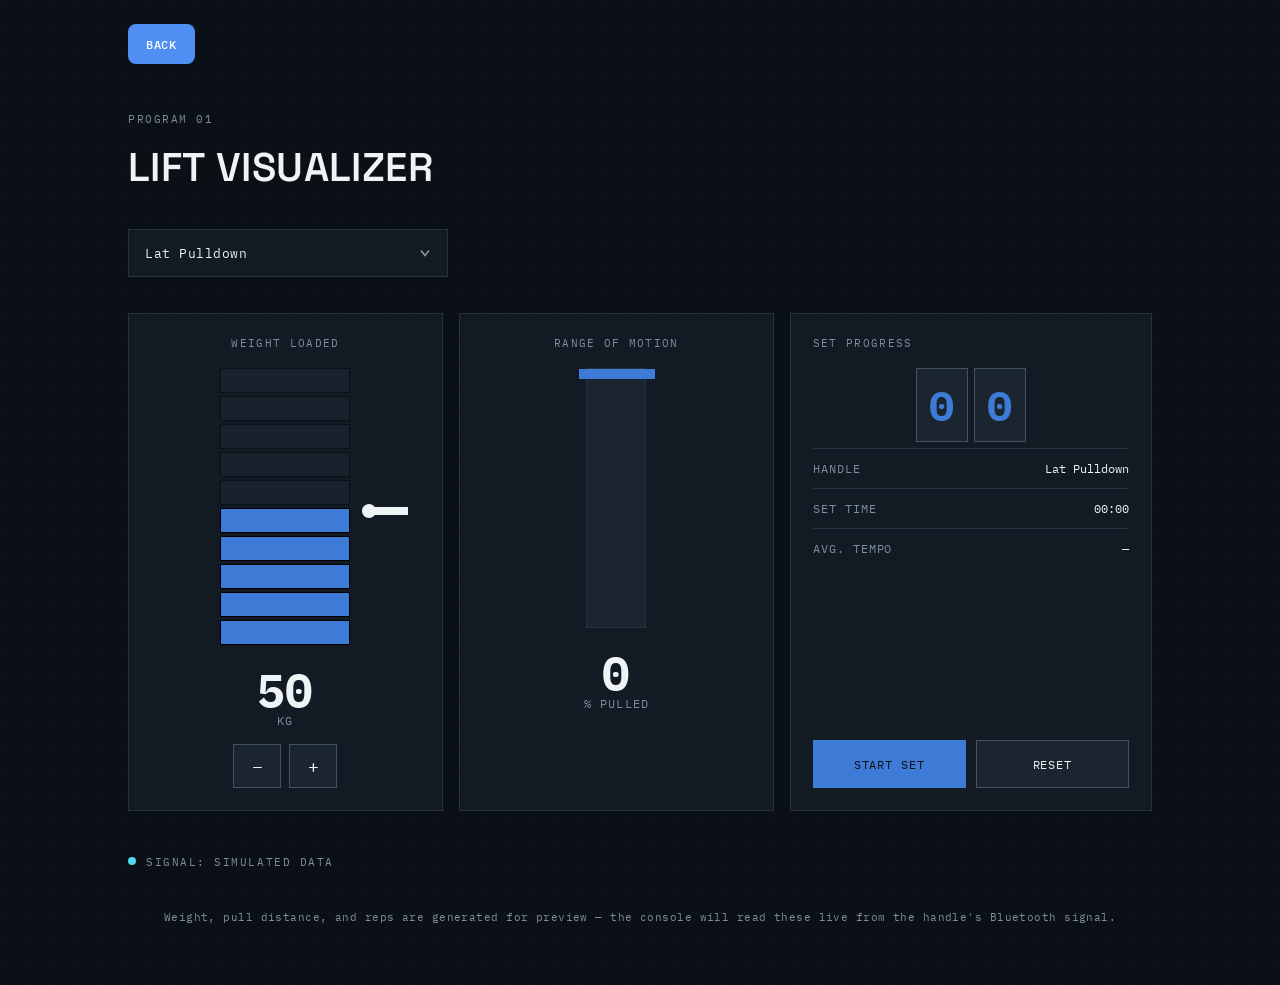
==== visualizer.html @ 0279107b "Update" ====
<!DOCTYPE html>
<html lang="en">
<head>
<meta charset="UTF-8">
<meta name="viewport" content="width=device-width, initial-scale=1.0">
<title>Lift Visualizer — STACK</title>
<link rel="stylesheet" href="css/styles.css">
<style>

  .title-row { padding-top: var(--space-md); padding-bottom: var(--space-lg); }

  .title-row .eyebrow { margin-bottom: var(--space-sm); }

  .title-row h1 {
    font-family: var(--font-display);
    font-weight: 600;
    text-transform: uppercase;
    font-size: clamp(28px, 5vw, 40px);
    letter-spacing: 0.01em;
    margin: 0;
  }

  /* handle selector — a single dropdown instead of a row of buttons */
  .handles {
    padding-bottom: var(--space-lg);
  }

  .select-label {
    display: block;
    font-family: var(--font-mono);
    font-size: 11px;
    letter-spacing: 0.1em;
    text-transform: uppercase;
    color: var(--chalk-dim);
    margin-bottom: 8px;
  }

  .handle-select {
    display: block;
    width: 100%;
    max-width: 320px;
    font-family: var(--font-mono);
    font-size: 13px;
    letter-spacing: 0.04em;
    color: var(--chalk);
    background: var(--panel)
      url("data:image/svg+xml,%3Csvg xmlns='http://www.w3.org/2000/svg' viewBox='0 0 20 20' fill='none' stroke='%2399968d' stroke-width='2'%3E%3Cpath d='M5 7l5 6 5-6'/%3E%3C/svg%3E")
      no-repeat right 14px center;
    background-size: 16px;
    border: 1px solid var(--steel);
    padding: 14px 40px 14px 16px;
    min-height: 48px;
    appearance: none;
    -webkit-appearance: none;
    transition: border-color 0.15s ease;
  }

  .handle-select:hover,
  .handle-select:focus-visible {
    border-color: var(--accent);
  }

  .handle-select option {
    background: var(--panel);
    color: var(--chalk);
  }

  /* main grid */
  .board {
    display: grid;
    grid-template-columns: 1fr 1fr 1.15fr;
    gap: 16px;
    padding-bottom: 20px;
  }

  @media (max-width: 900px) and (min-width: 641px) {
    .board { grid-template-columns: 1fr 1fr; }
    .reps-panel { grid-column: 1 / 3; }
  }

  @media (max-width: 640px) {
    /* replaced below by the full cockpit-mode block */
  }

  .panel {
    background: var(--panel);
    border: 1px solid var(--steel);
    padding: 22px;
    display: flex;
    flex-direction: column;
  }

  /* (mobile panel padding now handled in the cockpit-mode block below) */

  .panel-label {
    font-family: var(--font-mono);
    font-size: 11px;
    letter-spacing: 0.12em;
    text-transform: uppercase;
    color: var(--chalk-dim);
    margin-bottom: 18px;
  }

  /* ---- weight stack ---- */
  .stack-panel { align-items: center; }

  .stack-area {
    position: relative;
    display: flex;
    align-items: center;
    gap: 18px;
    width: 100%;
    justify-content: center;
  }

  .plates {
    display: flex;
    flex-direction: column-reverse;
    gap: 3px;
    width: clamp(96px, 30vw, 130px);
    flex: none;
  }

  .plate {
    height: clamp(18px, 4.5vw, 25px);
    background: var(--steel);
    border: 1px solid #000;
    opacity: 0.35;
    transition: background 0.25s ease, opacity 0.25s ease;
  }

  .plate.on { background: var(--accent); opacity: 1; }

  .pin {
    position: absolute;
    width: 40px;
    height: 8px;
    background: var(--chalk);
    transition: top 0.25s ease, left 0.2s ease;
  }
  .pin::after {
    content: "";
    position: absolute;
    left: -6px;
    top: -3px;
    width: 14px;
    height: 14px;
    border-radius: 50%;
    background: var(--chalk);
  }

  .weight-readout { margin-top: 22px; text-align: center; }

  .weight-num {
    font-family: var(--font-mono);
    font-weight: 700;
    font-size: clamp(34px, 8vw, 46px);
    color: var(--chalk);
    line-height: 1;
  }

  .weight-unit {
    font-family: var(--font-mono);
    font-size: 12px;
    color: var(--chalk-dim);
    letter-spacing: 0.1em;
  }

  .stepper { display: flex; gap: 8px; margin-top: 16px; }

  .step-btn {
    width: 48px;
    height: 44px;
    background: var(--panel-2);
    border: 1px solid var(--steel-2);
    color: var(--chalk);
    font-family: var(--font-mono);
    font-size: 18px;
    transition: border-color 0.15s ease;
    -webkit-tap-highlight-color: transparent;
  }
  .step-btn:hover { border-color: var(--accent); color: var(--accent); }

  /* ---- ROM track ---- */
  .rom-panel { align-items: center; }

  .track-area {
    position: relative;
    width: 60px;
    height: clamp(180px, 34vh, 260px);
    background: var(--panel-2);
    border: 1px solid var(--steel);
  }

  .fill {
    position: absolute;
    bottom: 0;
    left: 0;
    width: 100%;
    background: linear-gradient(180deg, var(--accent), transparent);
    opacity: 0.25;
    transition: height 0.03s linear;
  }

  .carriage {
    position: absolute;
    left: -8px;
    width: 76px;
    height: 10px;
    background: var(--accent);
    transition: bottom 0.03s linear;
  }

  .rom-readout { margin-top: 22px; text-align: center; }

  .rom-num {
    font-family: var(--font-mono);
    font-weight: 700;
    font-size: clamp(34px, 8vw, 46px);
    color: var(--chalk);
    line-height: 1;
  }

  /* ---- reps / session ---- */
  .odometer {
    display: flex;
    justify-content: center;
    gap: 6px;
    margin-bottom: 6px;
  }

  .digit {
    width: clamp(44px, 14vw, 52px);
    height: clamp(62px, 20vw, 74px);
    background: var(--panel-2);
    border: 1px solid var(--steel-2);
    display: flex;
    align-items: center;
    justify-content: center;
    font-family: var(--font-mono);
    font-weight: 700;
    font-size: clamp(32px, 9vw, 42px);
    color: var(--accent);
  }

  .digit.bump { animation: bump 0.28s ease; }
  @keyframes bump {
    0% { transform: translateY(0); }
    35% { transform: translateY(-6px); }
    100% { transform: translateY(0); }
  }

  .reps-caption {
    text-align: center;
    font-family: var(--font-mono);
    font-size: 11px;
    letter-spacing: 0.12em;
    text-transform: uppercase;
    color: var(--chalk-dim);
    margin-bottom: 26px;
  }

  .session-row {
    display: flex;
    justify-content: space-between;
    padding: 12px 0;
    border-top: 1px solid var(--steel);
    font-family: var(--font-mono);
    font-size: 12px;
  }
  .session-row span:first-child { color: var(--chalk-dim); text-transform: uppercase; letter-spacing: 0.08em; }

  .controls { display: flex; gap: 10px; margin-top: auto; padding-top: 22px; }

  .ctrl-btn {
    flex: 1;
    padding: 15px 0;
    min-height: 48px;
    background: var(--panel-2);
    border: 1px solid var(--steel-2);
    color: var(--chalk);
    font-family: var(--font-mono);
    font-size: 12px;
    letter-spacing: 0.08em;
    text-transform: uppercase;
    transition: all 0.15s ease;
    -webkit-tap-highlight-color: transparent;
  }

  .ctrl-btn.primary { border-color: var(--accent); color: var(--bg); background: var(--accent); }
  .ctrl-btn:hover { filter: brightness(1.12); }

  .footnote {
    font-family: var(--font-mono);
    font-size: 11px;
    color: var(--chalk-dim);
    text-align: center;
    padding: 30px 20px 50px;
    letter-spacing: 0.04em;
  }

  /* =========================================================
     COCKPIT MODE — phones/small tablets.
     Goal: everything visible with zero scrolling, since this
     screen gets watched mid-set. The whole page becomes a
     single fixed-height flex column; the board fills whatever
     space is left after the header/handles, and its three
     panels sit side-by-side (not stacked) so the layout stays
     short instead of tall.
     ========================================================= */
  @media (max-width: 640px) {
    html, body {
      height: 100vh;
      height: 100dvh;
      overflow: hidden;
    }

    body {
      display: flex;
      flex-direction: column;
    }

    /* body's children (.wrap elements) become flex items once body is a
       flex column. .wrap's own `margin: 0 auto` is meant for normal block
       centering, but on a flex item an auto cross-axis margin makes the
       browser shrink-wrap and CENTER it instead of stretching full width —
       this line cancels that so the header/handles/board stay left-aligned
       and full-width exactly like before. */
    body > .wrap {
      align-self: stretch;
      width: 100%;
      margin-left: 0;
      margin-right: 0;
    }

    .footnote { display: none; }

    .page-header { padding-top: 18px; flex: none; }
    .page-header .back {
      margin-bottom: 8px;
      font-size: 11px;
      padding: 9px 16px;
      min-height: 38px;
    }
    .page-header .status-line { font-size: 9px; letter-spacing: 0.1em; }

    .title-row { padding-top: 8px; padding-bottom: 8px; flex: none; }
    .title-row .eyebrow { margin-bottom: 2px; font-size: 9px; }
    .title-row h1 { font-size: 19px; }

    .handles { flex: none; padding-bottom: 8px; }
    .select-label { font-size: 9px; margin-bottom: 4px; }
    .handle-select {
      max-width: none;
      font-size: 12px;
      padding: 10px 36px 10px 12px;
      min-height: 38px;
    }

    /* .board no longer grows to fill all remaining space — it sizes to
       its (now capped) content and stays centered in whatever room is
       left, so there's real whitespace instead of everything stretching
       edge to edge. */
    /* 2-column top row for weight + ROM (each now gets ~half the
       screen, so they can run bigger), with the reps panel spanning
       full width below — reps are what you actually glance at mid-set,
       so it gets the most horizontal room and the biggest numbers. */
    .board {
      flex: 0 1 auto;
      min-height: 0;
      grid-template-columns: 1fr 1fr;
      gap: 8px;
      padding-bottom: 2px;
      width: 100%;
      max-width: 480px;
      margin: 0 auto auto auto;
    }

    .reps-panel { grid-column: 1 / 3; }

    .panel {
      padding: 14px 10px;
      min-height: 0;
      overflow: hidden;
    }

    .panel-label {
      font-size: 8px;
      letter-spacing: 0.06em;
      margin-bottom: 8px;
      text-align: center;
    }

    /* weight stack — bigger now that this panel has ~half the width */
    .stack-area { gap: 12px; }
    .plates { width: clamp(50px, 22vw, 84px); gap: 3px; }
    .plate { height: clamp(7px, 2.6vh, 14px); }
    .pin { width: 24px; height: 6px; }
    .pin::after { width: 11px; height: 11px; left: -5px; top: -2.5px; }
    .weight-readout { margin-top: 10px; flex: none; }
    .weight-num { font-size: clamp(20px, 5.5vh, 32px); }
    .weight-unit { font-size: 9px; }
    .stepper { margin-top: 10px; gap: 6px; flex: none; }
    .step-btn { width: 36px; height: 36px; font-size: 15px; }

    /* ROM track — bigger too, matching the wider column */
    .track-area {
      width: clamp(26px, 9vw, 42px);
      height: clamp(150px, 28vh, 230px);
    }
    .carriage { left: -7px; width: calc(100% + 14px); }
    .rom-readout { margin-top: 10px; flex: none; }
    .rom-num { font-size: clamp(20px, 5.5vh, 32px); }

    /* reps / session — laid out horizontally: big rep count on the
       left, session info + controls on the right, since the panel
       now spans the full width instead of a cramped third-column. */
    .reps-panel {
      display: grid;
      grid-template-columns: auto 1fr;
      grid-template-areas:
        "label   label"
        "odo     info"
        "caption info"
        "ctrl    ctrl";
      column-gap: 20px;
      align-items: center;
      padding: 16px 18px;
    }
    .reps-panel .panel-label { grid-area: label; text-align: left; margin-bottom: 8px; }
    .reps-panel .odometer { grid-area: odo; margin-bottom: 0; }
    .reps-panel .reps-caption { grid-area: caption; margin-bottom: 0; text-align: left; }
    .reps-panel .session-info { grid-area: info; }
    .reps-panel .session-row { padding: 4px 0; font-size: 11px; }
    .reps-panel .controls { grid-area: ctrl; margin-top: 14px; padding-top: 0; }

    /* the actual rep count is the focal number on this screen —
       noticeably bigger than the weight/ROM readouts */
    .digit {
      width: clamp(34px, 13vw, 52px);
      height: clamp(48px, 15vh, 68px);
      font-size: clamp(26px, 8vh, 40px);
    }
    .odometer { gap: 6px; }
    .reps-caption { font-size: 9px;}
    .ctrl-btn { padding: 10px 0; min-height: 38px; font-size: 10px; }
  }


</style>
</head>
<body>

  <div class="wrap page-header">
    <a href="index.html" class="back">BACK</a>
  </div>

  <div class="wrap title-row">
    <div class="eyebrow">PROGRAM 01</div>
    <h1>Lift Visualizer</h1>
  </div>

  <div class="wrap handles">
    <label for="handleSelect"></label><select id="handleSelect" class="handle-select">
      <option value="Lat Pulldown" data-accent="#3e7bd6">Lat Pulldown</option>
      <option value="Seated Row" data-accent="#3e7bd6">Seated Row</option>
      <option value="Chest Press" data-accent="#d6452c">Chest Press</option>
      <option value="Leg Extension" data-accent="#47a56b">Leg Extension</option>
      <option value="Shoulder Press" data-accent="#dcb400">Shoulder Press</option>
    </select>
  </div>

  <div class="wrap board">

    <div class="panel stack-panel">
      <div class="panel-label">Weight Loaded</div>
      <div class="stack-area" id="stackArea">
        <div class="plates" id="plates"></div>
        <div class="pin" id="pin"></div>
      </div>
      <div class="weight-readout">
        <div class="weight-num" id="weightNum">50</div>
        <div class="weight-unit">KG</div>
      </div>
      <div class="stepper">
        <button class="step-btn" id="weightDown">&minus;</button>
        <button class="step-btn" id="weightUp">&plus;</button>
      </div>
    </div>

    <div class="panel rom-panel">
      <div class="panel-label">Range of Motion</div>
      <div class="track-area" id="track">
        <div class="fill" id="fill"></div>
        <div class="carriage" id="carriage"></div>
      </div>
      <div class="rom-readout">
        <div class="rom-num" id="romNum">0</div>
        <div class="weight-unit">% PULLED</div>
      </div>
    </div>

    <div class="panel reps-panel">
      <div class="panel-label">Set Progress</div>
      <div class="odometer">
        <div class="digit" id="digit1">0</div>
        <div class="digit" id="digit2">0</div>
      </div>

      <div class="session-info">
        <div class="session-row"><span>Handle</span><span id="handleLabel">Lat Pulldown</span></div>
        <div class="session-row"><span>Set time</span><span id="timeLabel">00:00</span></div>
        <div class="session-row"><span>Avg. tempo</span><span id="tempoLabel">2.4s / rep</span></div>
      </div>

      <div class="controls">
        <button class="ctrl-btn primary" id="startBtn">Start Set</button>
        <button class="ctrl-btn" id="resetBtn">Reset</button>
      </div>
    </div>

  </div>
  <div class="wrap page-header">
    <div class="status-line"><span class="status-dot"></span>SIGNAL: SIMULATED DATA</div>
  </div>

  <p class="footnote">Weight, pull distance, and reps are generated for preview — the console will read these live from the handle's Bluetooth signal.</p>

<script src="js/visualizer.js"></script>
</body>
</html>
---- css/styles.css ----
@import url('https://fonts.googleapis.com/css2?family=Space+Grotesk:wght@400;500;600;700&family=Inter:wght@400;500;600&family=IBM+Plex+Mono:wght@400;500;600;700&display=swap');

:root {
  /* deep navy control-room palette, swapped from the old graphite/lime set */
  --bg: #0b1016;
  --panel: #121a23;
  --panel-2: #1a2530;
  --steel: #26333f;
  --steel-2: #445264;
  --chalk: #eef3f6;
  --chalk-dim: #7c8d9c;

  --accent: #ff8a3d;   /* amber — replaces lime as the primary accent */
  --cyan: #4fd8ea;     /* used for the live-signal indicator */
  --red: #e5533d;
  --blue: #4f8ff2;
  --yellow: #f2c14f;
  --green: #4fbf85;

  --font-display: 'Space Grotesk', sans-serif;
  --font-body: 'Inter', sans-serif;
  --font-mono: 'IBM Plex Mono', monospace;

  /* spacing scale — a little roomier across the board than before */
  --space-xs: 10px;
  --space-sm: 16px;
  --space-md: 24px;
  --space-lg: 36px;
  --space-xl: 56px;
}

* { box-sizing: border-box; }

html, body {
  margin: 0;
  padding: 0;
  background: var(--bg);
  color: var(--chalk);
  font-family: var(--font-body);
  -webkit-font-smoothing: antialiased;
  overflow-x: hidden;
  width: 100%;
}

body {
  background-image: radial-gradient(circle at 1px 1px, rgba(255,255,255,0.03) 1px, transparent 0);
  background-size: 24px 24px;
  min-height: 100vh;
}

a { color: inherit; text-decoration: none; }
button { font-family: inherit; cursor: pointer; }

.wrap {
  max-width: 1080px;
  margin: 0 auto;
  padding: 0 20px;
}

@media (min-width: 640px) {
  .wrap { padding: 0 28px; }
}

.hairline {
  height: 1px;
  background: linear-gradient(90deg, var(--steel), transparent);
}

@media (prefers-reduced-motion: reduce) {
  * { animation-duration: 0.001ms !important; animation-iteration-count: 1 !important; transition-duration: 0.001ms !important; }
}

:focus-visible {
  outline: 2px solid var(--accent);
  outline-offset: 2px;
  border-radius: 2px;
}

/* ---------- status line (dot + "SIGNAL: ..." text) ---------- */
.status-line {
  display: block;
  font-family: var(--font-mono);
  font-size: 11px;
  letter-spacing: 0.14em;
  text-transform: uppercase;
  color: var(--chalk-dim);
}

.status-dot {
  display: inline-block;
  width: 8px;
  height: 8px;
  border-radius: 50%;
  background: var(--cyan);
  margin-right: var(--space-xs);
  box-shadow: 0 0 0 0 rgba(79,216,234,0.6);
  animation: pulse 2s infinite;
  position: relative;
  top: -1px;
}

@keyframes pulse {
  0%   { box-shadow: 0 0 0 0 rgba(79,216,234,0.45); }
  70%  { box-shadow: 0 0 0 9px rgba(79,216,234,0); }
  100% { box-shadow: 0 0 0 0 rgba(79,216,234,0); }
}

/* ---------- page header (back link + status line, always stacked) ---------- */
.page-header {
  padding-top: var(--space-md);
}

.page-header .back {
  display: inline-flex;
  align-items: center;
  gap: 6px;
  font-family: var(--font-mono);
  font-size: 12px;
  font-weight: 500;
  letter-spacing: 0.06em;
  color: #fff;
  background: var(--blue);
  border-radius: 8px;
  margin-bottom: var(--space-md);
  width: fit-content;
  padding: 10px 18px;
  min-height: 40px;
  transition: filter 0.15s ease, transform 0.1s ease;
  -webkit-tap-highlight-color: transparent;
}

.page-header .back:hover { filter: brightness(1.1); }
.page-header .back:active { transform: scale(0.97); }

.page-header .status-line {
  margin-bottom: 0;
}

.eyebrow {
  font-family: var(--font-mono);
  font-size: 11px;
  letter-spacing: 0.14em;
  text-transform: uppercase;
  color: var(--chalk-dim);
  display: block;
}
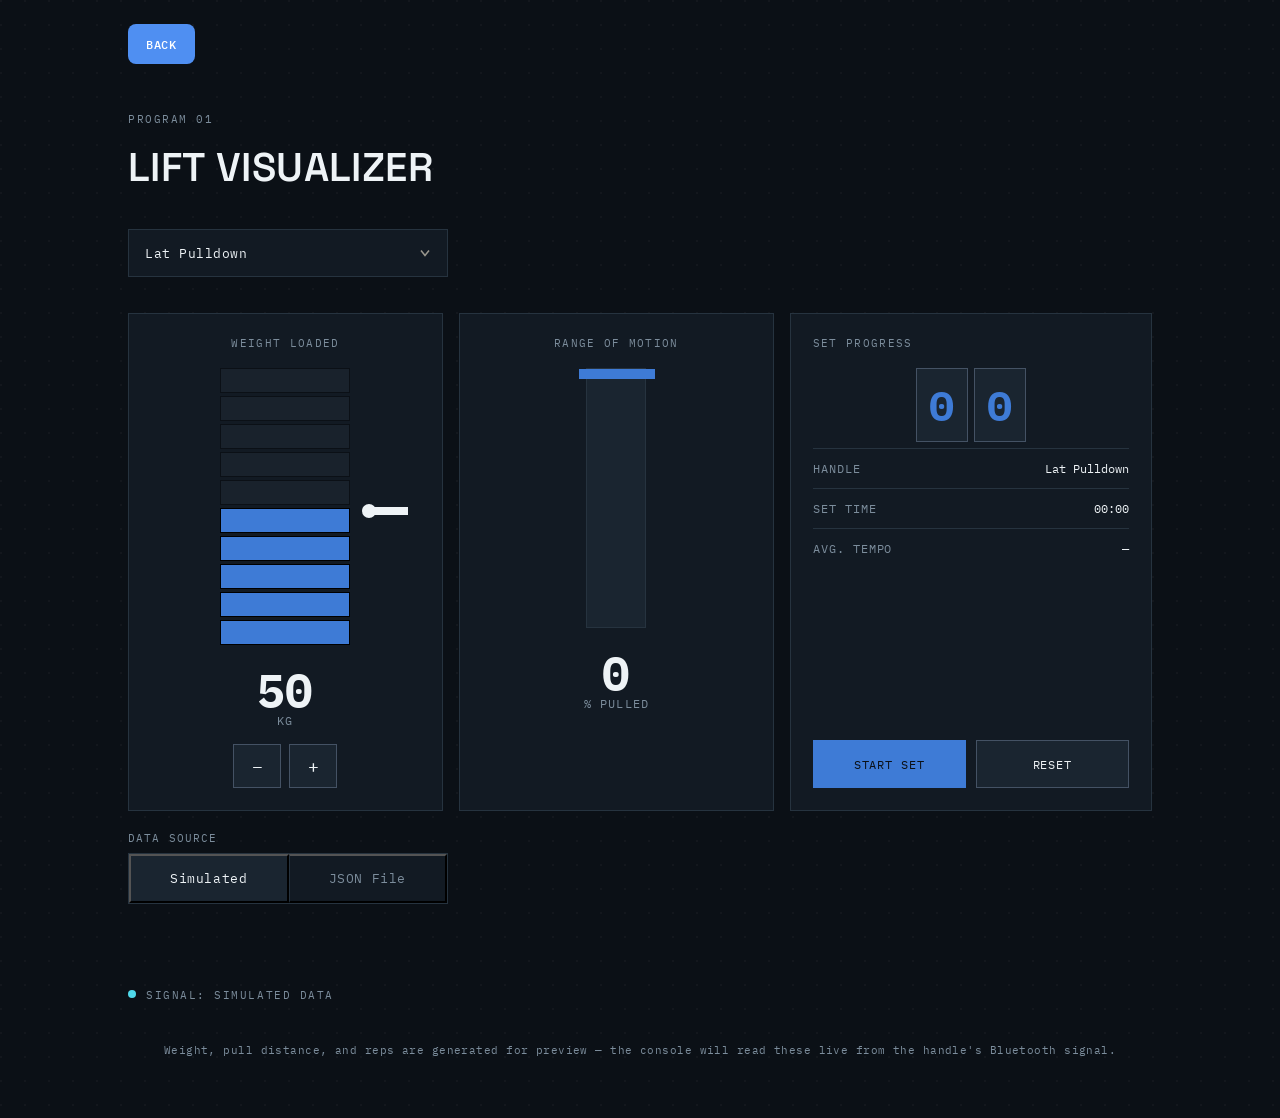
==== commit 8d9b4b7d: "Update" ====
--- a/visualizer.html
+++ b/visualizer.html
@@ -290,6 +290,13 @@
   .ctrl-btn.primary { border-color: var(--accent); color: var(--bg); background: var(--accent); }
   .ctrl-btn:hover { filter: brightness(1.12); }
 
+  .ctrl-btn:disabled,
+  .step-btn:disabled {
+    opacity: 0.35;
+    cursor: not-allowed;
+    filter: none;
+  }
+
   .footnote {
     font-family: var(--font-mono);
     font-size: 11px;
@@ -298,6 +305,55 @@
     padding: 30px 20px 50px;
     letter-spacing: 0.04em;
   }
+
+  /* ---- data source toggle ---- */
+  /* Deliberately mirrors .handle-select: same width, border, background,
+     and height — this reads as "another bar like the one above it"
+     instead of a separate floating control. */
+  .data-source {
+    padding-bottom: var(--space-lg);
+  }
+
+  .mode-toggle {
+    display: flex;
+    width: 100%;
+    max-width: 320px;
+    border: 1px solid var(--steel);
+    background: var(--panel);
+    min-height: 48px;
+  }
+
+  .mode-btn {
+    flex: 1;
+    font-family: var(--font-mono);
+    font-size: 13px;
+    letter-spacing: 0.04em;
+    text-transform: none;
+    color: var(--chalk-dim);
+    padding: 14px 16px;
+    background: transparent;
+    transition: all 0.15s ease;
+    -webkit-tap-highlight-color: transparent;
+  }
+
+  .mode-btn + .mode-btn { border-left: 1px solid var(--steel); }
+
+  .mode-btn.active {
+    background: var(--panel-2);
+    color: var(--chalk);
+  }
+
+  .mode-btn:hover:not(.active) { color: var(--chalk); border-color: var(--accent); }
+
+  .data-source-note {
+    font-family: var(--font-mono);
+    font-size: 11px;
+    color: var(--chalk-dim);
+    margin: 10px 0 0;
+    min-height: 14px;
+  }
+
+  .data-source-note.error { color: var(--red); }
 
   /* =========================================================
      COCKPIT MODE — phones/small tablets.
@@ -334,6 +390,15 @@
     }
 
     .footnote { display: none; }
+
+    /* the data-source toggle is dev/testing-only, not part of the
+       in-workout view — collapse it down to a minimal single line so
+       it doesn't eat into the no-scroll budget on phones */
+    .data-source { padding-bottom: 10px; flex: none; }
+    .data-source .select-label { display: none; }
+    .mode-toggle { max-width: none; min-height: 38px; }
+    .mode-btn { padding: 9px 12px; font-size: 12px; }
+    .data-source-note { font-size: 9px; margin-top: 4px; }
 
     .page-header { padding-top: 18px; flex: none; }
     .page-header .back {
@@ -520,6 +585,16 @@
     </div>
 
   </div>
+
+  <div class="wrap data-source">
+    <label class="select-label">Data Source</label>
+    <div class="mode-toggle">
+      <button type="button" id="modeSim" class="mode-btn active">Simulated</button>
+      <button type="button" id="modeJson" class="mode-btn">JSON File</button>
+    </div>
+    <p class="data-source-note" id="dataSourceNote"></p>
+  </div>
+
   <div class="wrap page-header">
     <div class="status-line"><span class="status-dot"></span>SIGNAL: SIMULATED DATA</div>
   </div>
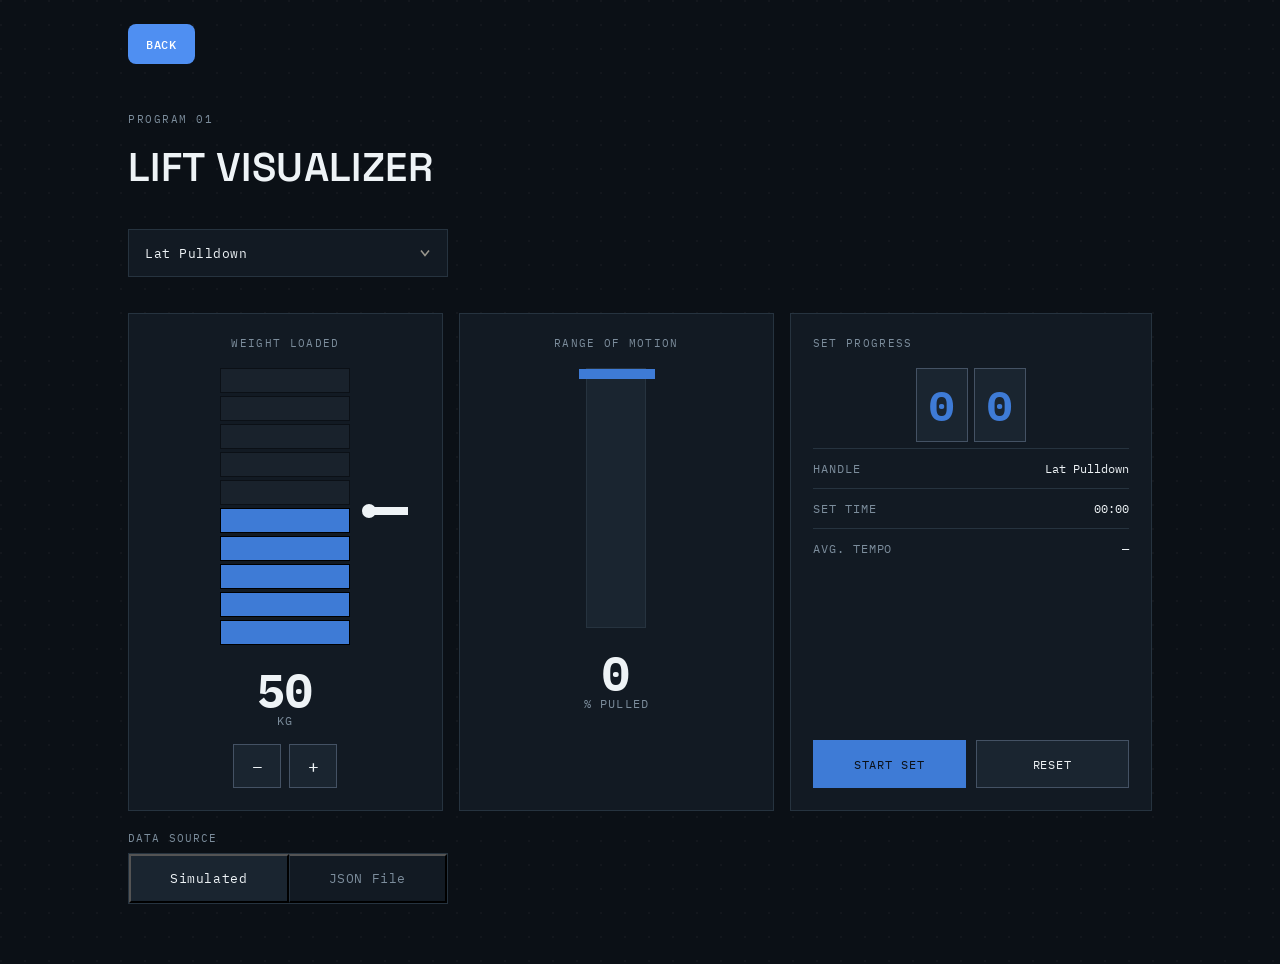
==== commit c8051d96: "Update" ====
--- a/visualizer.html
+++ b/visualizer.html
@@ -394,7 +394,7 @@
     /* the data-source toggle is dev/testing-only, not part of the
        in-workout view — collapse it down to a minimal single line so
        it doesn't eat into the no-scroll budget on phones */
-    .data-source { padding-bottom: 10px; flex: none; }
+    .data-source { padding-bottom: 0px; flex: none; }
     .data-source .select-label { display: none; }
     .mode-toggle { max-width: none; min-height: 38px; }
     .mode-btn { padding: 9px 12px; font-size: 12px; }
@@ -456,22 +456,36 @@
       text-align: center;
     }
 
-    /* weight stack — bigger now that this panel has ~half the width */
-    .stack-area { gap: 12px; }
-    .plates { width: clamp(50px, 22vw, 84px); gap: 3px; }
-    .plate { height: clamp(7px, 2.6vh, 14px); }
+    /* weight stack — bigger now that this panel has ~half the width.
+       The plate stack now FLEXES to fill whatever vertical space its
+       panel actually has (capped at max-height so it doesn't get huge),
+       rather than assuming a fixed height that could be taller than
+       what's left once real fonts/line-heights are loaded — that
+       mismatch was what caused the stepper buttons to get clipped. */
+    .stack-area {
+      gap: 12px;
+      flex: 1 1 auto;
+      min-height: 0;
+      max-height: 220px;
+      align-items: stretch;
+    }
+    .plates { width: clamp(50px, 22vw, 84px); gap: 3px; height: 100%; }
+    .plate { flex: 1 1 0; min-height: 0; height: auto; }
     .pin { width: 24px; height: 6px; }
     .pin::after { width: 11px; height: 11px; left: -5px; top: -2.5px; }
     .weight-readout { margin-top: 10px; flex: none; }
     .weight-num { font-size: clamp(20px, 5.5vh, 32px); }
     .weight-unit { font-size: 9px; }
     .stepper { margin-top: 10px; gap: 6px; flex: none; }
-    .step-btn { width: 36px; height: 36px; font-size: 15px; }
-
-    /* ROM track — bigger too, matching the wider column */
+    .step-btn { width: 36px; height: 36px; font-size: 15px; flex: none; }
+
+    /* ROM track — same flex-to-fit approach, capped instead of fixed */
     .track-area {
       width: clamp(26px, 9vw, 42px);
-      height: clamp(150px, 28vh, 230px);
+      flex: 1 1 auto;
+      min-height: 0;
+      max-height: 230px;
+      height: auto;
     }
     .carriage { left: -7px; width: calc(100% + 14px); }
     .rom-readout { margin-top: 10px; flex: none; }
@@ -594,13 +608,6 @@
     </div>
     <p class="data-source-note" id="dataSourceNote"></p>
   </div>
-
-  <div class="wrap page-header">
-    <div class="status-line"><span class="status-dot"></span>SIGNAL: SIMULATED DATA</div>
-  </div>
-
-  <p class="footnote">Weight, pull distance, and reps are generated for preview — the console will read these live from the handle's Bluetooth signal.</p>
-
 <script src="js/visualizer.js"></script>
 </body>
 </html>
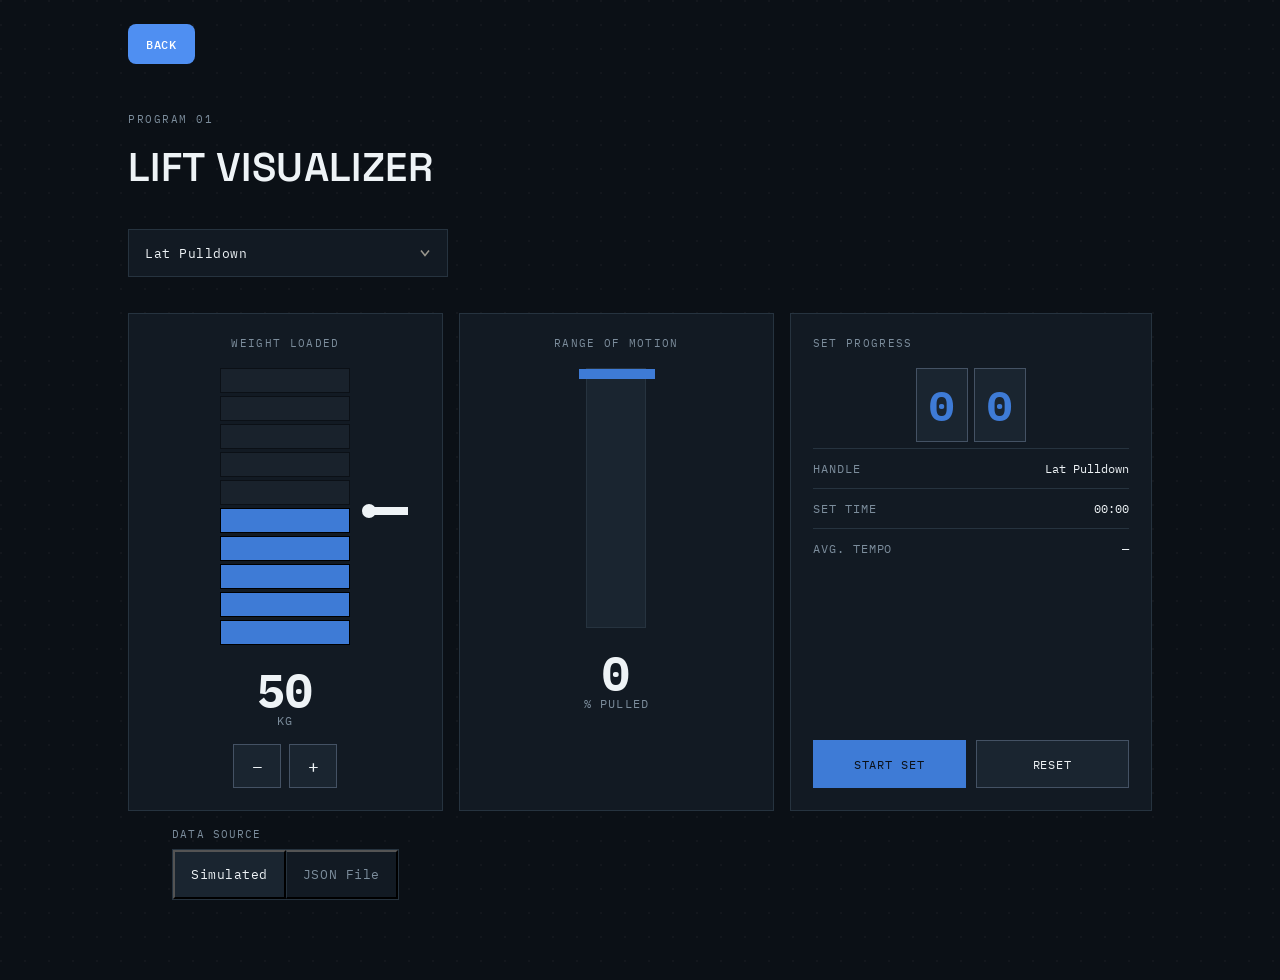
==== commit a3ee749b: "Update - K" ====
--- a/visualizer.html
+++ b/visualizer.html
@@ -598,9 +598,7 @@
       </div>
     </div>
 
-  </div>
-
-  <div class="wrap data-source">
+    <div class="wrap data-source">
     <label class="select-label">Data Source</label>
     <div class="mode-toggle">
       <button type="button" id="modeSim" class="mode-btn active">Simulated</button>
@@ -608,6 +606,8 @@
     </div>
     <p class="data-source-note" id="dataSourceNote"></p>
   </div>
+
+  </div>
 <script src="js/visualizer.js"></script>
 </body>
 </html>
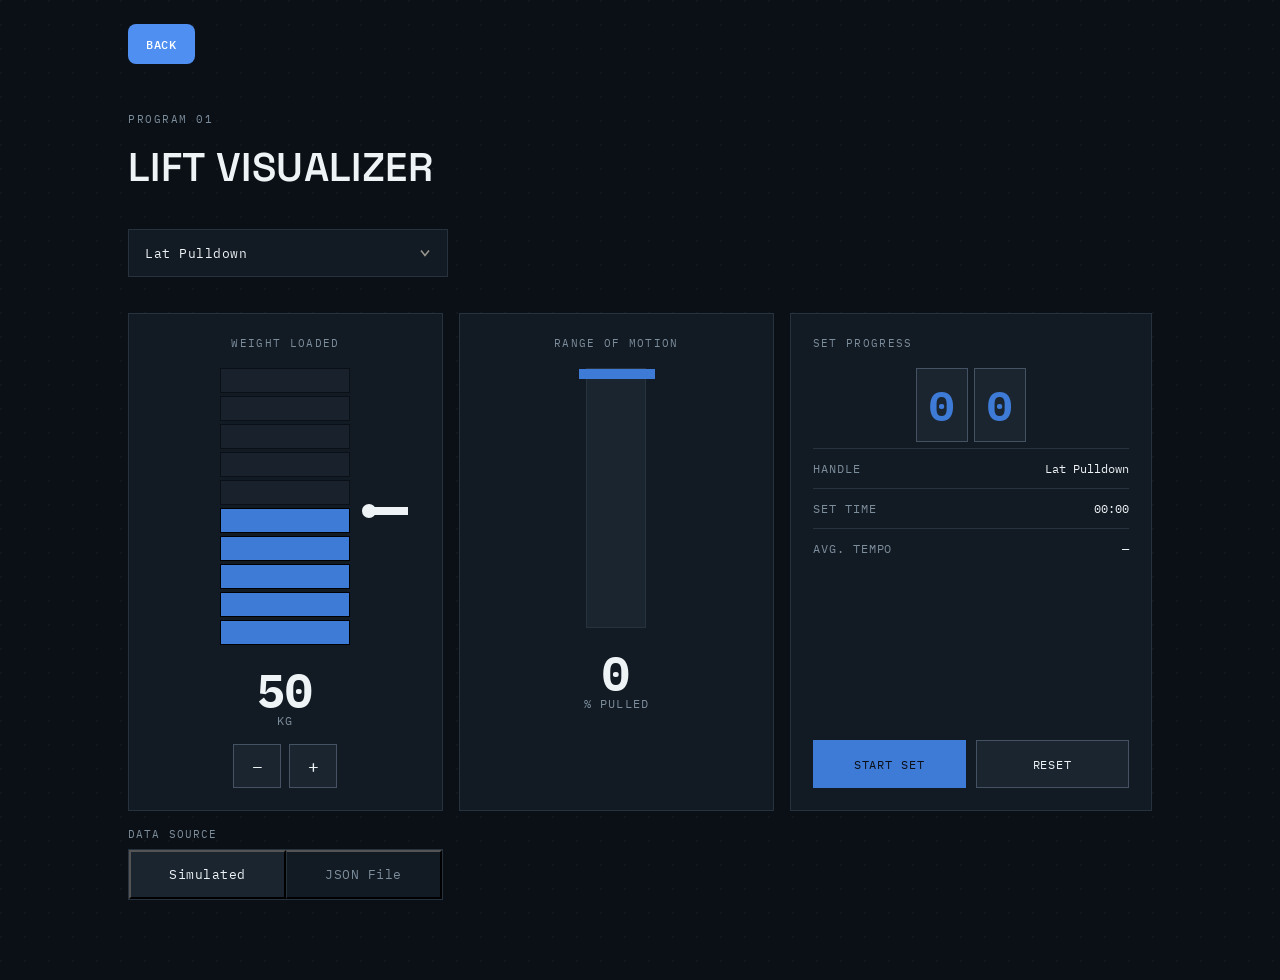
==== commit 8cf8b1c7: "Update - K" ====
--- a/visualizer.html
+++ b/visualizer.html
@@ -394,7 +394,7 @@
     /* the data-source toggle is dev/testing-only, not part of the
        in-workout view — collapse it down to a minimal single line so
        it doesn't eat into the no-scroll budget on phones */
-    .data-source { padding-bottom: 0px; flex: none; }
+    .data-source { padding-bottom: 10px; flex: none; }
     .data-source .select-label { display: none; }
     .mode-toggle { max-width: none; min-height: 38px; }
     .mode-btn { padding: 9px 12px; font-size: 12px; }
@@ -598,14 +598,15 @@
       </div>
     </div>
 
-    <div class="wrap data-source">
-    <label class="select-label">Data Source</label>
-    <div class="mode-toggle">
-      <button type="button" id="modeSim" class="mode-btn active">Simulated</button>
-      <button type="button" id="modeJson" class="mode-btn">JSON File</button>
+    <div class="data-source">
+      <label class="select-label">Data Source</label>
+      <div class="mode-toggle">
+        <button type="button" id="modeSim" class="mode-btn active">Simulated</button>
+        <button type="button" id="modeJson" class="mode-btn">JSON File</button>
+      </div>
+      <p class="data-source-note" id="dataSourceNote"></p>
     </div>
-    <p class="data-source-note" id="dataSourceNote"></p>
-  </div>
+
 
   </div>
 <script src="js/visualizer.js"></script>
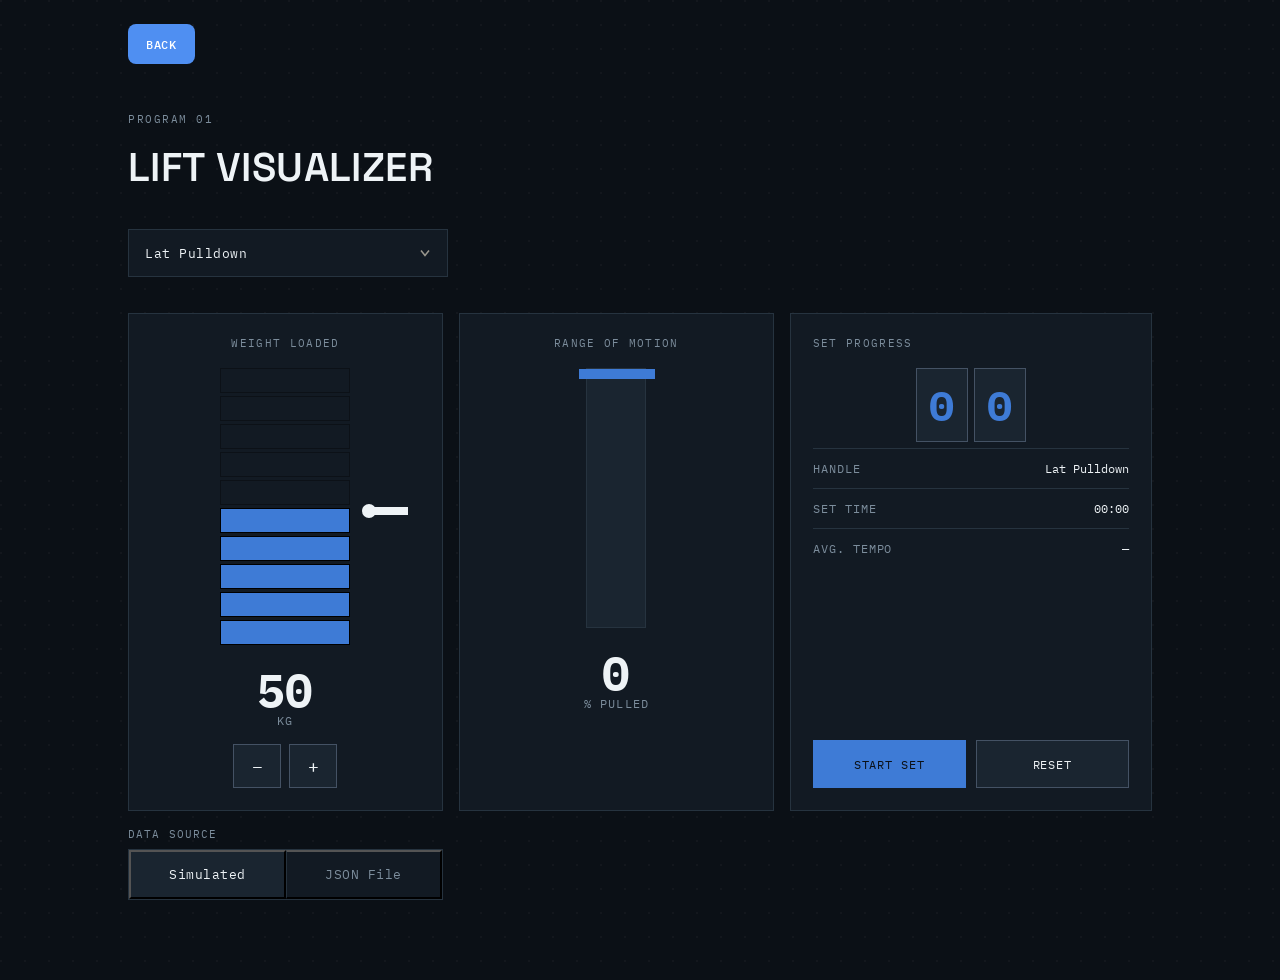
==== commit c69a15cf: "Update - K" ====
--- a/visualizer.html
+++ b/visualizer.html
@@ -123,7 +123,6 @@
 
   .plate {
     height: clamp(18px, 4.5vw, 25px);
-    background: var(--steel);
     border: 1px solid #000;
     opacity: 0.35;
     transition: background 0.25s ease, opacity 0.25s ease;
@@ -470,7 +469,7 @@
       align-items: stretch;
     }
     .plates { width: clamp(50px, 22vw, 84px); gap: 3px; height: 100%; }
-    .plate { flex: 1 1 0; min-height: 0; height: auto; }
+    .plate { flex: 1 1 0; min-height: 0; height: auto;}
     .pin { width: 24px; height: 6px; }
     .pin::after { width: 11px; height: 11px; left: -5px; top: -2.5px; }
     .weight-readout { margin-top: 10px; flex: none; }
